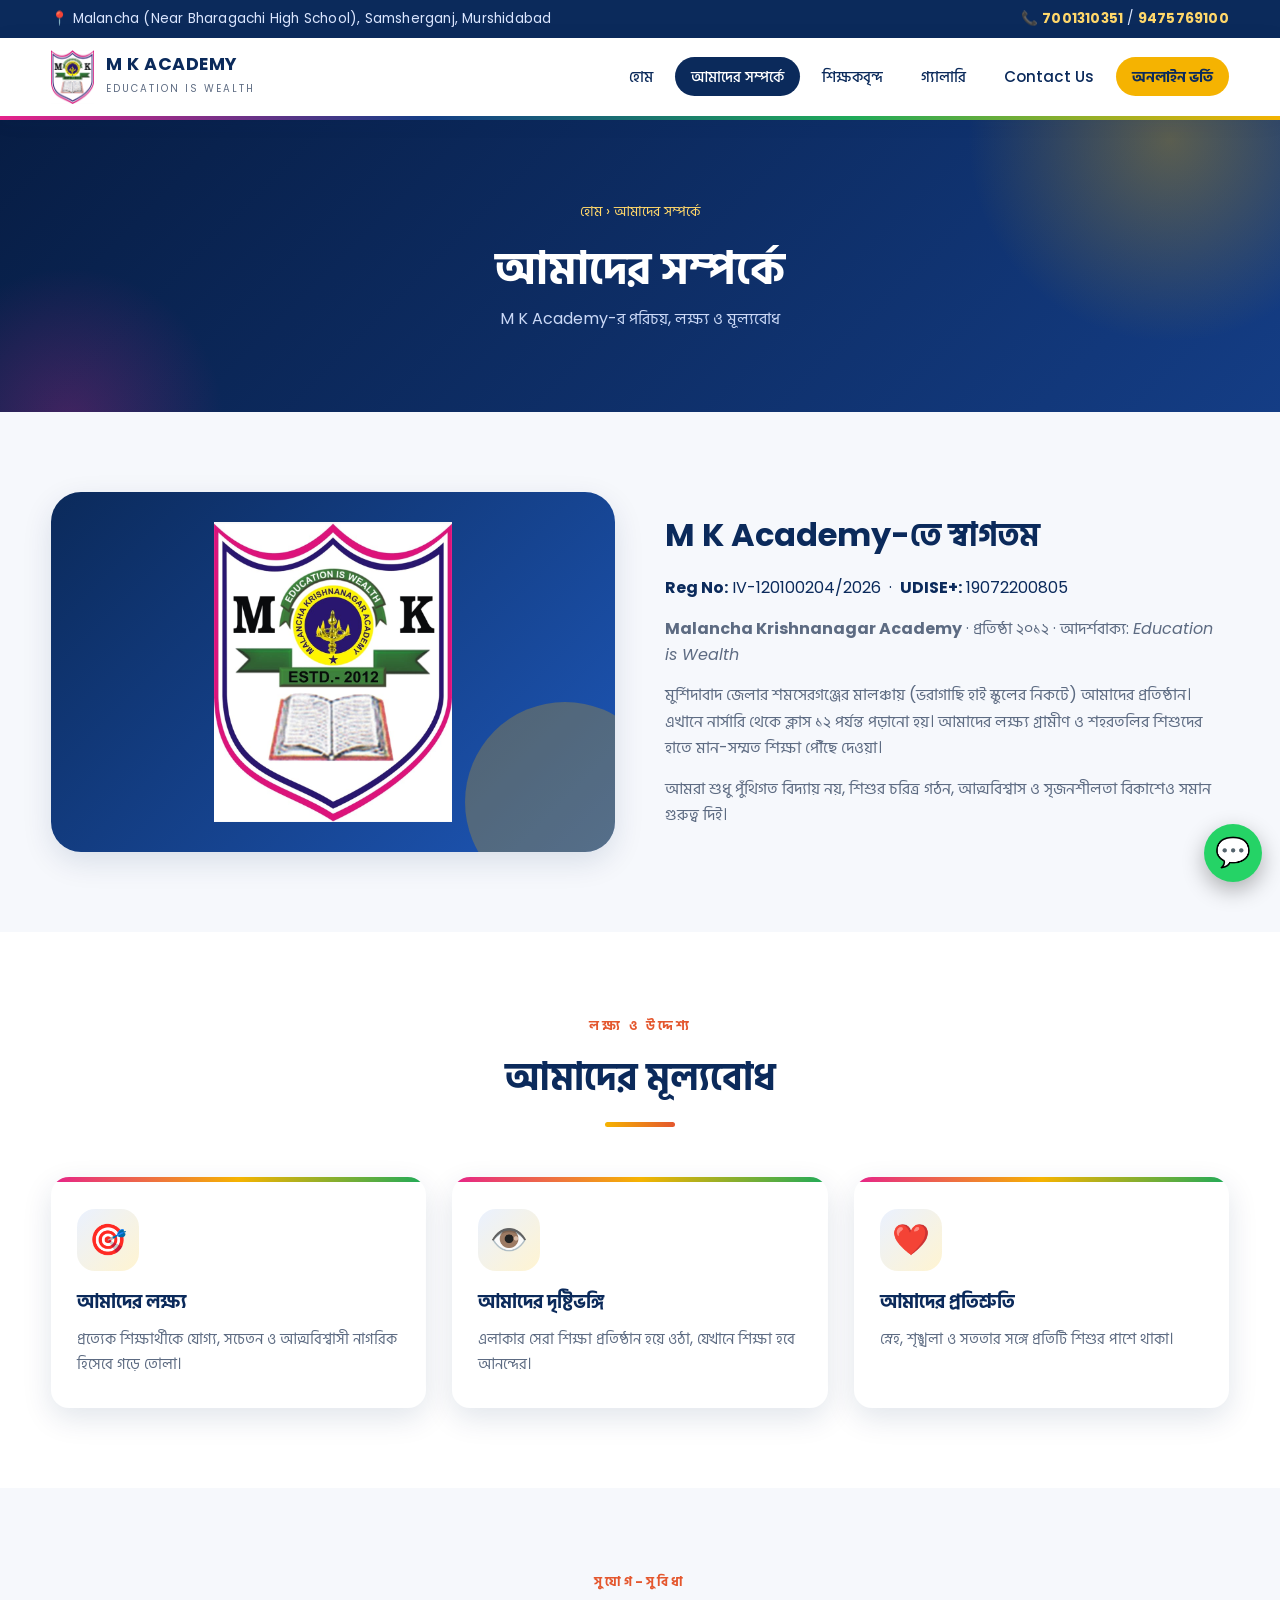
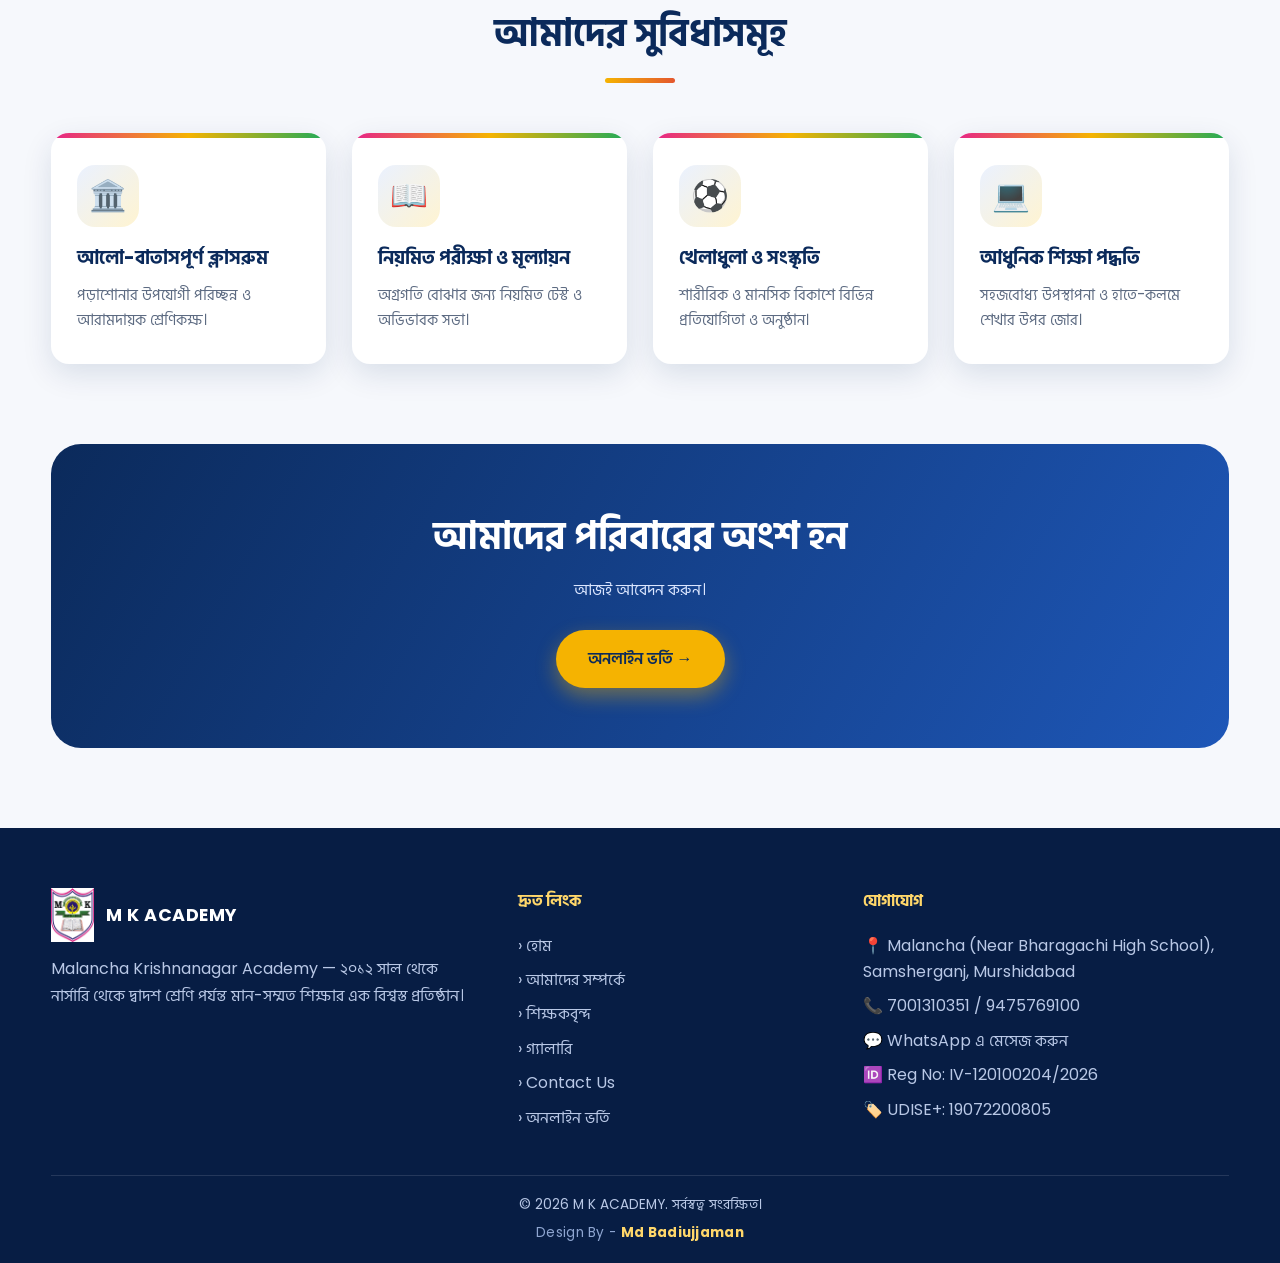
==== about.html @ 0be194ba "Add files via upload" ====
<!DOCTYPE html>
<html lang="bn">
<head>
<meta charset="UTF-8">
<meta name="viewport" content="width=device-width,initial-scale=1">
<title>আমাদের সম্পর্কে | M K Academy</title>
<link href="https://fonts.googleapis.com/css2?family=Hind+Siliguri:wght@400;500;600;700&family=Poppins:wght@400;500;600;700;800&display=swap" rel="stylesheet">
<link rel="stylesheet" href="style.css">
</head>
<body>

<div class="page-hero"><div class="container"><div class="crumb">হোম › আমাদের সম্পর্কে</div><h2>আমাদের সম্পর্কে</h2><p>M K Academy-র পরিচয়, লক্ষ্য ও মূল্যবোধ</p></div></div>

<section>
  <div class="container split">
    <div class="visual reveal"><img src="images/logo.png" alt="M K Academy" style="height:300px;width:auto;position:relative;z-index:2"></div>
    <div class="reveal">
      <h2>M K Academy-তে স্বাগতম</h2>
      <p style="color:var(--navy)"><b>Reg No:</b> IV-120100204/2026 &nbsp;·&nbsp; <b>UDISE+:</b> 19072200805</p>
      <p><b>Malancha Krishnanagar Academy</b> · প্রতিষ্ঠা ২০১২ · আদর্শবাক্য: <i>Education is Wealth</i></p>
      <p>মুর্শিদাবাদ জেলার শমসেরগঞ্জের মালঞ্চায় (ভরাগাছি হাই স্কুলের নিকটে) আমাদের প্রতিষ্ঠান। এখানে নার্সারি থেকে ক্লাস ১২ পর্যন্ত পড়ানো হয়। আমাদের লক্ষ্য গ্রামীণ ও শহরতলির শিশুদের হাতে মান-সম্মত শিক্ষা পৌঁছে দেওয়া।</p>
      <p>আমরা শুধু পুঁথিগত বিদ্যায় নয়, শিশুর চরিত্র গঠন, আত্মবিশ্বাস ও সৃজনশীলতা বিকাশেও সমান গুরুত্ব দিই।</p>
    </div>
  </div>
</section>

<section style="background:#fff">
  <div class="container">
    <div class="sec-head reveal"><span class="tag">লক্ষ্য ও উদ্দেশ্য</span><h2>আমাদের মূল্যবোধ</h2><div class="bar"></div></div>
    <div class="cards">
      <div class="card reveal"><div class="ic">🎯</div><h3>আমাদের লক্ষ্য</h3><p>প্রত্যেক শিক্ষার্থীকে যোগ্য, সচেতন ও আত্মবিশ্বাসী নাগরিক হিসেবে গড়ে তোলা।</p></div>
      <div class="card reveal"><div class="ic">👁️</div><h3>আমাদের দৃষ্টিভঙ্গি</h3><p>এলাকার সেরা শিক্ষা প্রতিষ্ঠান হয়ে ওঠা, যেখানে শিক্ষা হবে আনন্দের।</p></div>
      <div class="card reveal"><div class="ic">❤️</div><h3>আমাদের প্রতিশ্রুতি</h3><p>স্নেহ, শৃঙ্খলা ও সততার সঙ্গে প্রতিটি শিশুর পাশে থাকা।</p></div>
    </div>
  </div>
</section>

<section>
  <div class="container">
    <div class="sec-head reveal"><span class="tag">সুযোগ-সুবিধা</span><h2>আমাদের সুবিধাসমূহ</h2><div class="bar"></div></div>
    <div class="cards">
      <div class="card reveal"><div class="ic">🏛️</div><h3>আলো-বাতাসপূর্ণ ক্লাসরুম</h3><p>পড়াশোনার উপযোগী পরিচ্ছন্ন ও আরামদায়ক শ্রেণিকক্ষ।</p></div>
      <div class="card reveal"><div class="ic">📖</div><h3>নিয়মিত পরীক্ষা ও মূল্যায়ন</h3><p>অগ্রগতি বোঝার জন্য নিয়মিত টেস্ট ও অভিভাবক সভা।</p></div>
      <div class="card reveal"><div class="ic">⚽</div><h3>খেলাধুলা ও সংস্কৃতি</h3><p>শারীরিক ও মানসিক বিকাশে বিভিন্ন প্রতিযোগিতা ও অনুষ্ঠান।</p></div>
      <div class="card reveal"><div class="ic">💻</div><h3>আধুনিক শিক্ষা পদ্ধতি</h3><p>সহজবোধ্য উপস্থাপনা ও হাতে-কলমে শেখার উপর জোর।</p></div>
    </div>
  </div>
</section>

<section style="padding-top:0">
  <div class="container"><div class="cta-band reveal"><h2>আমাদের পরিবারের অংশ হন</h2><p>আজই আবেদন করুন।</p><a href="admission.html" class="btn btn-gold">অনলাইন ভর্তি →</a></div></div>
</section>

<script src="common.js"></script>
</body>
</html>
---- style.css ----
:root{--navy:#0b2a5b;--navy2:#143d85;--gold:#f5b301;--gold2:#ffd76a;--red:#e4572e;--ink:#1c2433;--muted:#5d6b82;--bg:#f6f8fc;--white:#fff;--radius:18px;--shadow:0 10px 30px rgba(11,42,91,.12)}
*{box-sizing:border-box;margin:0;padding:0}
html{scroll-behavior:smooth}
body{font-family:'Poppins','Hind Siliguri',sans-serif;color:var(--ink);background:var(--bg);line-height:1.65}
img{max-width:100%;display:block}
a{text-decoration:none;color:inherit}
.container{width:min(1180px,92%);margin:auto}
.topbar{background:var(--navy);color:#dbe6ff;font-size:.85rem;padding:8px 0}
.topbar .container{display:flex;justify-content:space-between;gap:10px;flex-wrap:wrap}
.topbar b{color:var(--gold2)}
header.site{position:sticky;top:0;z-index:50;background:rgba(255,255,255,.96);backdrop-filter:blur(8px);box-shadow:0 2px 18px rgba(11,42,91,.08)}
.nav{display:flex;align-items:center;justify-content:space-between;padding:12px 0}
.brand{display:flex;align-items:center;gap:12px}
.logo{width:50px;height:50px;border-radius:14px;background:linear-gradient(135deg,var(--navy),var(--navy2));color:var(--gold);display:grid;place-items:center;font-weight:800;font-size:1.05rem;box-shadow:0 6px 16px rgba(11,42,91,.3);border:2px solid var(--gold)}
.brand h1{font-size:1.15rem;color:var(--navy);line-height:1.1;letter-spacing:.5px}
.brand small{color:var(--muted);font-size:.7rem;letter-spacing:2px}
.menu{display:flex;gap:6px;align-items:center;list-style:none}
.menu a{padding:9px 16px;border-radius:50px;font-weight:500;font-size:.95rem;color:var(--navy);transition:.25s}
.menu a:hover,.menu a.active{background:var(--navy);color:#fff}
.menu a.cta{background:var(--gold);color:var(--navy);font-weight:700}
.menu a.cta:hover{background:var(--navy);color:var(--gold)}
.burger{display:none;background:none;border:0;font-size:1.8rem;color:var(--navy);cursor:pointer}
.btn{display:inline-block;padding:14px 30px;border-radius:50px;font-weight:600;border:2px solid transparent;cursor:pointer;font-size:1rem;font-family:inherit;transition:.25s}
.btn-gold{background:var(--gold);color:var(--navy);box-shadow:0 8px 20px rgba(245,179,1,.4)}
.btn-gold:hover{transform:translateY(-3px)}
.btn-ghost{border-color:#fff;color:#fff}
.btn-ghost:hover{background:#fff;color:var(--navy)}
.btn-navy{background:var(--navy);color:#fff}
.btn-navy:hover{background:var(--navy2);transform:translateY(-3px)}
/* hero */
.hero{position:relative;color:#fff;background:linear-gradient(135deg,#071d44 0%,var(--navy) 45%,#1e57b8 100%);padding:90px 0 130px;overflow:hidden}
.hero:before,.hero:after{content:"";position:absolute;border-radius:50%}
.hero:before{width:520px;height:520px;right:-120px;top:-160px;background:radial-gradient(circle,rgba(245,179,1,.35),transparent 70%)}
.hero:after{width:380px;height:380px;left:-100px;bottom:-140px;background:radial-gradient(circle,rgba(255,255,255,.16),transparent 70%)}
.hero .container{position:relative;z-index:2;display:grid;grid-template-columns:1.15fr .85fr;gap:50px;align-items:center}
.badge{display:inline-block;background:rgba(255,255,255,.14);border:1px solid rgba(255,255,255,.3);padding:6px 18px;border-radius:50px;font-size:.85rem;margin-bottom:18px}
.hero h2{font-size:clamp(2.1rem,5vw,3.6rem);line-height:1.15;font-weight:800;margin-bottom:18px}
.hero h2 span{color:var(--gold)}
.hero p{font-size:1.08rem;color:#dbe6ff;max-width:560px;margin-bottom:30px}
.hero .actions{display:flex;gap:14px;flex-wrap:wrap}
.hero-card{background:rgba(255,255,255,.1);border:1px solid rgba(255,255,255,.25);backdrop-filter:blur(10px);border-radius:26px;padding:34px;text-align:center}
.hero-card .big{font-size:5.5rem;line-height:1}
.hero-card h3{margin:10px 0 4px;color:var(--gold2)}
.hero-card ul{list-style:none;margin-top:16px;text-align:left}
.hero-card li{padding:8px 0;border-top:1px dashed rgba(255,255,255,.25);font-size:.95rem}
.wave{position:absolute;bottom:-1px;left:0;width:100%;line-height:0}
/* sections */
section{padding:80px 0}
.sec-head{text-align:center;max-width:680px;margin:0 auto 50px}
.sec-head .tag{color:var(--red);font-weight:700;letter-spacing:3px;font-size:.8rem;text-transform:uppercase}
.sec-head h2{font-size:clamp(1.7rem,3.5vw,2.4rem);color:var(--navy);margin:6px 0 10px}
.sec-head p{color:var(--muted)}
.sec-head .bar{width:70px;height:5px;background:linear-gradient(90deg,var(--gold),var(--red));border-radius:5px;margin:14px auto 0}
.stats{margin-top:-70px;position:relative;z-index:5;padding:0}
.stats .grid{display:grid;grid-template-columns:repeat(4,1fr);background:#fff;border-radius:var(--radius);box-shadow:var(--shadow)}
.stat{padding:30px 10px;text-align:center;border-right:1px solid #eef1f7}
.stat:last-child{border:0}
.stat b{display:block;font-size:2.2rem;color:var(--navy);font-weight:800}
.stat span{color:var(--muted);font-size:.9rem}
.cards{display:grid;grid-template-columns:repeat(auto-fit,minmax(250px,1fr));gap:26px}
.card{background:#fff;border-radius:var(--radius);padding:32px 26px;box-shadow:var(--shadow);transition:.3s;border-top:5px solid var(--gold)}
.card:hover{transform:translateY(-8px)}
.card .ic{width:62px;height:62px;border-radius:18px;background:linear-gradient(135deg,#eaf1ff,#fff4d1);display:grid;place-items:center;font-size:1.9rem;margin-bottom:16px}
.card h3{color:var(--navy);margin-bottom:8px}
.card p{color:var(--muted);font-size:.95rem}
.split{display:grid;grid-template-columns:1fr 1fr;gap:50px;align-items:center}
.split .visual{min-height:360px;border-radius:30px;background:linear-gradient(135deg,var(--navy),#1e57b8);display:grid;place-items:center;font-size:7rem;box-shadow:var(--shadow);position:relative;overflow:hidden}
.split .visual:after{content:"";position:absolute;width:200px;height:200px;background:var(--gold);opacity:.25;border-radius:50%;right:-50px;bottom:-50px}
.split h2{color:var(--navy);font-size:2rem;margin:6px 0 14px}
.split p{color:var(--muted);margin-bottom:14px}
.checks{list-style:none;margin:14px 0 24px}
.checks li{padding:6px 0 6px 34px;position:relative}
.checks li:before{content:"✓";position:absolute;left:0;top:7px;width:24px;height:24px;border-radius:50%;background:var(--gold);color:var(--navy);font-weight:800;text-align:center;line-height:24px;font-size:.85rem}
.notice{background:#fff;border-radius:var(--radius);box-shadow:var(--shadow);overflow:hidden}
.notice li{list-style:none;padding:16px 24px;border-bottom:1px solid #eef1f7;display:flex;gap:14px;align-items:center}
.notice li:last-child{border:0}
.notice .new{background:var(--red);color:#fff;font-size:.7rem;padding:2px 10px;border-radius:50px;font-weight:700}
.cta-band{background:linear-gradient(120deg,var(--navy),#1e57b8);color:#fff;text-align:center;border-radius:30px;padding:60px 24px;position:relative;overflow:hidden}
.cta-band h2{font-size:clamp(1.6rem,3.5vw,2.4rem);margin-bottom:10px}
.cta-band p{color:#dbe6ff;margin-bottom:26px}
.page-hero{background:linear-gradient(135deg,#071d44,var(--navy2));color:#fff;text-align:center;padding:70px 0}
.page-hero h2{font-size:clamp(1.9rem,4vw,2.8rem)}
.page-hero p{color:#cbd9f7}
.page-hero .crumb{color:var(--gold2);font-size:.9rem;margin-bottom:8px}
/* gallery */
.filters{display:flex;gap:10px;justify-content:center;flex-wrap:wrap;margin-bottom:34px}
.filters button{border:2px solid var(--navy);background:#fff;color:var(--navy);padding:8px 22px;border-radius:50px;font-weight:600;cursor:pointer;font-family:inherit}
.filters button.on,.filters button:hover{background:var(--navy);color:#fff}
.gallery{display:grid;grid-template-columns:repeat(auto-fill,minmax(260px,1fr));gap:20px}
.g-item{position:relative;border-radius:var(--radius);overflow:hidden;aspect-ratio:4/3;cursor:pointer;box-shadow:var(--shadow);background:linear-gradient(135deg,var(--navy),#1e57b8)}
.g-item img{width:100%;height:100%;object-fit:cover;transition:.5s}
.g-item:hover img{transform:scale(1.1)}
.g-item .ph{position:absolute;inset:0;display:grid;place-items:center;font-size:3.4rem;color:#fff}
.g-item .cap{position:absolute;left:0;right:0;bottom:0;padding:34px 16px 14px;background:linear-gradient(transparent,rgba(7,29,68,.9));color:#fff;font-weight:600}
.lightbox{position:fixed;inset:0;background:rgba(5,15,35,.92);display:none;place-items:center;z-index:200;padding:20px}
.lightbox.open{display:grid}
.lightbox img{max-height:85vh;border-radius:12px}
.lightbox .ph-big{font-size:8rem;color:#fff;text-align:center}
.lightbox .x{position:absolute;top:18px;right:26px;color:#fff;font-size:2.4rem;cursor:pointer}
/* forms */
.form-wrap{background:#fff;border-radius:26px;box-shadow:var(--shadow);padding:40px;margin-top:-50px;position:relative;z-index:3}
fieldset{border:0;margin-bottom:28px}
legend{font-weight:700;color:var(--navy);font-size:1.15rem;padding-bottom:8px;margin-bottom:14px;border-bottom:3px solid var(--gold);display:block;width:100%}
.row{display:grid;grid-template-columns:repeat(auto-fit,minmax(240px,1fr));gap:18px}
.f label{display:block;font-weight:600;font-size:.88rem;margin-bottom:5px;color:var(--navy)}
.f label i{color:var(--red);font-style:normal}
.f input,.f select,.f textarea{width:100%;padding:12px 14px;border:1.5px solid #d6deec;border-radius:12px;font:inherit;background:#fbfcff;transition:.2s}
.f input:focus,.f select:focus,.f textarea:focus{outline:0;border-color:var(--navy2);box-shadow:0 0 0 4px rgba(20,61,133,.12)}
.f.full{grid-column:1/-1}
.photo-up{display:flex;align-items:center;gap:18px}
.photo-up .prev{width:96px;height:120px;border:2px dashed #b9c6de;border-radius:12px;display:grid;place-items:center;color:var(--muted);font-size:.75rem;overflow:hidden;text-align:center}
.photo-up .prev img{width:100%;height:100%;object-fit:cover}
.agree{display:flex;gap:10px;align-items:flex-start;margin:6px 0 22px;font-size:.92rem;color:var(--muted)}
.agree input{margin-top:5px}
/* receipt */
#receipt{display:none}
.receipt{background:#fff;border:3px double var(--navy);border-radius:10px;padding:30px;max-width:850px;margin:0 auto}
.r-head{display:flex;align-items:center;gap:18px;border-bottom:3px solid var(--navy);padding-bottom:14px;margin-bottom:16px}
.r-head .logo{width:68px;height:68px;font-size:1.4rem}
.r-head h2{color:var(--navy);font-size:1.7rem;line-height:1.1}
.r-head p{font-size:.85rem;color:var(--muted)}
.r-title{text-align:center;background:var(--navy);color:#fff;padding:8px;border-radius:8px;font-weight:700;letter-spacing:2px;margin-bottom:16px;-webkit-print-color-adjust:exact;print-color-adjust:exact}
.r-top{display:flex;justify-content:space-between;gap:20px;align-items:flex-start;margin-bottom:12px}
.r-photo{width:110px;height:135px;border:2px solid var(--navy);display:grid;place-items:center;font-size:.75rem;color:var(--muted);overflow:hidden;text-align:center}
.r-photo img{width:100%;height:100%;object-fit:cover}
.appno{font-size:1.1rem;font-weight:700;color:var(--navy)}
table.rt{width:100%;border-collapse:collapse;margin-top:8px}
table.rt th,table.rt td{border:1px solid #c5d0e6;padding:8px 12px;text-align:left;font-size:.92rem}
table.rt th{background:#eef3fd;width:30%;color:var(--navy);-webkit-print-color-adjust:exact;print-color-adjust:exact}
.r-sign{display:flex;justify-content:space-between;margin-top:60px;font-size:.9rem}
.r-sign div{border-top:1px solid #000;padding-top:5px;min-width:180px;text-align:center}
.r-note{font-size:.8rem;color:var(--muted);margin-top:18px;border-top:1px dashed #aaa;padding-top:8px}
.r-actions{text-align:center;margin:24px 0;display:flex;gap:12px;justify-content:center;flex-wrap:wrap}
.success{text-align:center;margin-bottom:22px}
.success .tick{width:70px;height:70px;border-radius:50%;background:#1faa59;color:#fff;font-size:2.4rem;display:grid;place-items:center;margin:0 auto 10px}
/* contact */
.contact-grid{display:grid;grid-template-columns:1fr 1.2fr;gap:34px}
.info-box{background:linear-gradient(160deg,var(--navy),#1e57b8);color:#fff;border-radius:26px;padding:40px 34px}
.info-box h3{font-size:1.5rem;margin-bottom:20px;color:var(--gold2)}
.info-item{display:flex;gap:14px;margin-bottom:22px}
.info-item .ic{width:46px;height:46px;border-radius:14px;background:rgba(255,255,255,.15);display:grid;place-items:center;font-size:1.3rem;flex-shrink:0}
.map{border-radius:26px;overflow:hidden;box-shadow:var(--shadow);margin-top:34px}
.map iframe{width:100%;height:380px;border:0;display:block}
/* footer */
footer.site{background:#071d44;color:#b9c8e6;padding:60px 0 0}
.f-grid{display:grid;grid-template-columns:1.4fr 1fr 1.2fr;gap:40px;padding-bottom:40px}
footer h4{color:var(--gold2);margin-bottom:14px}
footer ul{list-style:none}
footer li{padding:4px 0}
footer a:hover{color:var(--gold)}
.copy{border-top:1px solid rgba(255,255,255,.12);text-align:center;padding:18px 0;font-size:.85rem}
.wa{position:fixed;right:18px;bottom:18px;z-index:90;background:#25d366;color:#fff;width:58px;height:58px;border-radius:50%;display:grid;place-items:center;font-size:1.8rem;box-shadow:0 8px 22px rgba(0,0,0,.3)}
.reveal{opacity:0;transform:translateY(30px);transition:.7s}
.reveal.in{opacity:1;transform:none}
@media(max-width:900px){
.burger{display:block}
.menu{position:absolute;top:100%;left:0;right:0;background:#fff;flex-direction:column;padding:14px;display:none;box-shadow:0 14px 24px rgba(0,0,0,.1)}
.menu.open{display:flex}
.hero .container,.split,.contact-grid,.f-grid{grid-template-columns:1fr}
.stats .grid{grid-template-columns:repeat(2,1fr)}
.stat:nth-child(2){border-right:0}
.form-wrap{padding:24px 18px}
.hero{padding:60px 0 110px}
}
/* print */
@media print{
body{background:#fff}
.topbar,header.site,footer.site,.wa,.page-hero,.r-actions,#formArea,.no-print{display:none!important}
section{padding:0}
.container{width:100%}
.receipt{border:2px solid #000;max-width:100%;padding:18px}
@page{size:A4;margin:12mm}
}

.logo-img{height:54px;width:auto;flex-shrink:0}
.hero-logo{height:170px;width:auto;margin:0 auto 6px;filter:drop-shadow(0 8px 18px rgba(0,0,0,.35))}
.r-logo{height:84px;width:auto}
.brand h1{font-size:1.1rem}
.brand small{font-size:.62rem}

.slider{position:relative;background:#071d44;overflow:hidden}
.slides{display:flex;transition:transform .8s cubic-bezier(.65,0,.35,1)}
.slide{min-width:100%;aspect-ratio:16/7.5;max-height:640px;position:relative;display:grid;place-items:center;overflow:hidden}
.slide .bg{position:absolute;inset:-30px;background-size:cover;background-position:center;filter:blur(24px) brightness(.55)}
.slide img{position:relative;width:100%;height:100%;object-fit:contain}
.s-btn{position:absolute;top:50%;transform:translateY(-50%);width:46px;height:46px;border-radius:50%;border:0;background:rgba(255,255,255,.85);color:var(--navy);font-size:1.8rem;line-height:1;cursor:pointer;z-index:3;box-shadow:0 4px 14px rgba(0,0,0,.3)}
.s-btn:hover{background:var(--gold)}
.s-btn.prev{left:14px}.s-btn.next{right:14px}
.dots{position:absolute;bottom:12px;left:0;right:0;display:flex;justify-content:center;gap:8px;z-index:3}
.dots button{width:11px;height:11px;border-radius:50%;border:0;background:rgba(255,255,255,.55);cursor:pointer;padding:0}
.dots button.on{background:var(--gold);width:28px;border-radius:8px}
@media(max-width:700px){.slide{aspect-ratio:4/3}.s-btn{width:36px;height:36px;font-size:1.4rem}}

.g-item img{object-position:center 30%}

.credit{display:inline-block;margin-top:6px;color:#8fa6d1;font-size:.85rem;letter-spacing:.3px}
.credit b{color:var(--gold2)}

/* ===== professional polish ===== */
header.site{border-bottom:4px solid transparent;border-image:linear-gradient(90deg,#e6228a,#143d85,#1faa59,#f5b301) 1}
.topbar{letter-spacing:.2px}
.hero{padding:70px 0 120px}
.page-hero{position:relative;overflow:hidden;padding:80px 0}
.page-hero:before{content:"";position:absolute;width:420px;height:420px;border-radius:50%;right:-100px;top:-190px;background:radial-gradient(circle,rgba(245,179,1,.32),transparent 68%)}
.page-hero:after{content:"";position:absolute;width:320px;height:320px;border-radius:50%;left:-90px;bottom:-170px;background:radial-gradient(circle,rgba(230,34,138,.25),transparent 68%)}
.page-hero .container{position:relative;z-index:2}
.card{border-top:0;position:relative;overflow:hidden}
.card:before{content:"";position:absolute;left:0;top:0;right:0;height:5px;background:linear-gradient(90deg,#e6228a,#f5b301,#1faa59)}
.levels{display:grid;grid-template-columns:repeat(auto-fit,minmax(190px,1fr));gap:20px}
.level{background:#fff;border-radius:20px;padding:26px 20px;box-shadow:var(--shadow);border-bottom:6px solid var(--c);transition:.3s;text-align:center}
.level:hover{transform:translateY(-8px)}
.level b{display:block;font-size:1.25rem;color:var(--c)}
.level span{display:inline-block;background:#f1f5fd;border-radius:50px;padding:2px 14px;font-size:.78rem;margin:8px 0;color:var(--navy);font-weight:600}
.level p{font-size:.88rem;color:var(--muted)}
.process{display:grid;grid-template-columns:repeat(auto-fit,minmax(210px,1fr));gap:24px;position:relative}
.p-step{text-align:center;padding:10px 14px}
.p-step i{display:grid;place-items:center;width:68px;height:68px;border-radius:50%;margin:0 auto 14px;font-style:normal;font-size:1.6rem;font-weight:800;color:var(--navy);background:linear-gradient(135deg,var(--gold),var(--gold2));box-shadow:0 10px 24px rgba(245,179,1,.4)}
.p-step h4{color:var(--navy);margin-bottom:4px}
.p-step p{color:var(--muted);font-size:.9rem}
.ach{background:linear-gradient(135deg,#071d44,var(--navy2));color:#fff}
.ach-grid{display:grid;grid-template-columns:repeat(auto-fit,minmax(220px,1fr));gap:22px}
.ach-grid>div{background:rgba(255,255,255,.08);border:1px solid rgba(255,255,255,.18);border-radius:20px;padding:28px 22px;text-align:center}
.ach-grid b{font-size:2.4rem;display:block;margin-bottom:6px}
.ach-grid h4{color:var(--gold2);margin-bottom:4px}
.ach-grid p{color:#cbd9f7;font-size:.9rem}
.leaders{display:grid;grid-template-columns:repeat(auto-fit,minmax(260px,330px));gap:30px;justify-content:center}
.leader{background:#fff;border-radius:26px;padding:28px 24px;text-align:center;box-shadow:var(--shadow);position:relative}
.leader .ph{width:190px;height:190px;border-radius:50%;margin:0 auto 16px;padding:6px;background:linear-gradient(135deg,#e6228a,var(--gold),#1faa59)}
.leader .ph img{width:100%;height:100%;object-fit:cover;border-radius:50%;border:4px solid #fff}
.leader h3{color:var(--navy);font-size:1.2rem}
.leader .role{display:inline-block;background:var(--navy);color:#fff;border-radius:50px;padding:3px 16px;font-size:.82rem;margin:8px 0 10px}
.leader p{color:var(--muted);font-size:.9rem}
.t-grid{display:grid;grid-template-columns:repeat(auto-fill,minmax(150px,1fr));gap:18px}
.t-card{border-radius:16px;overflow:hidden;box-shadow:var(--shadow);background:#fff;transition:.3s}
.t-card:hover{transform:translateY(-6px)}
.t-card img{width:100%;display:block}
.s-btn:focus-visible,.btn:focus-visible,.menu a:focus-visible{outline:3px solid var(--gold);outline-offset:2px}
@media print{.doc-page{break-before:page;page-break-before:always}}
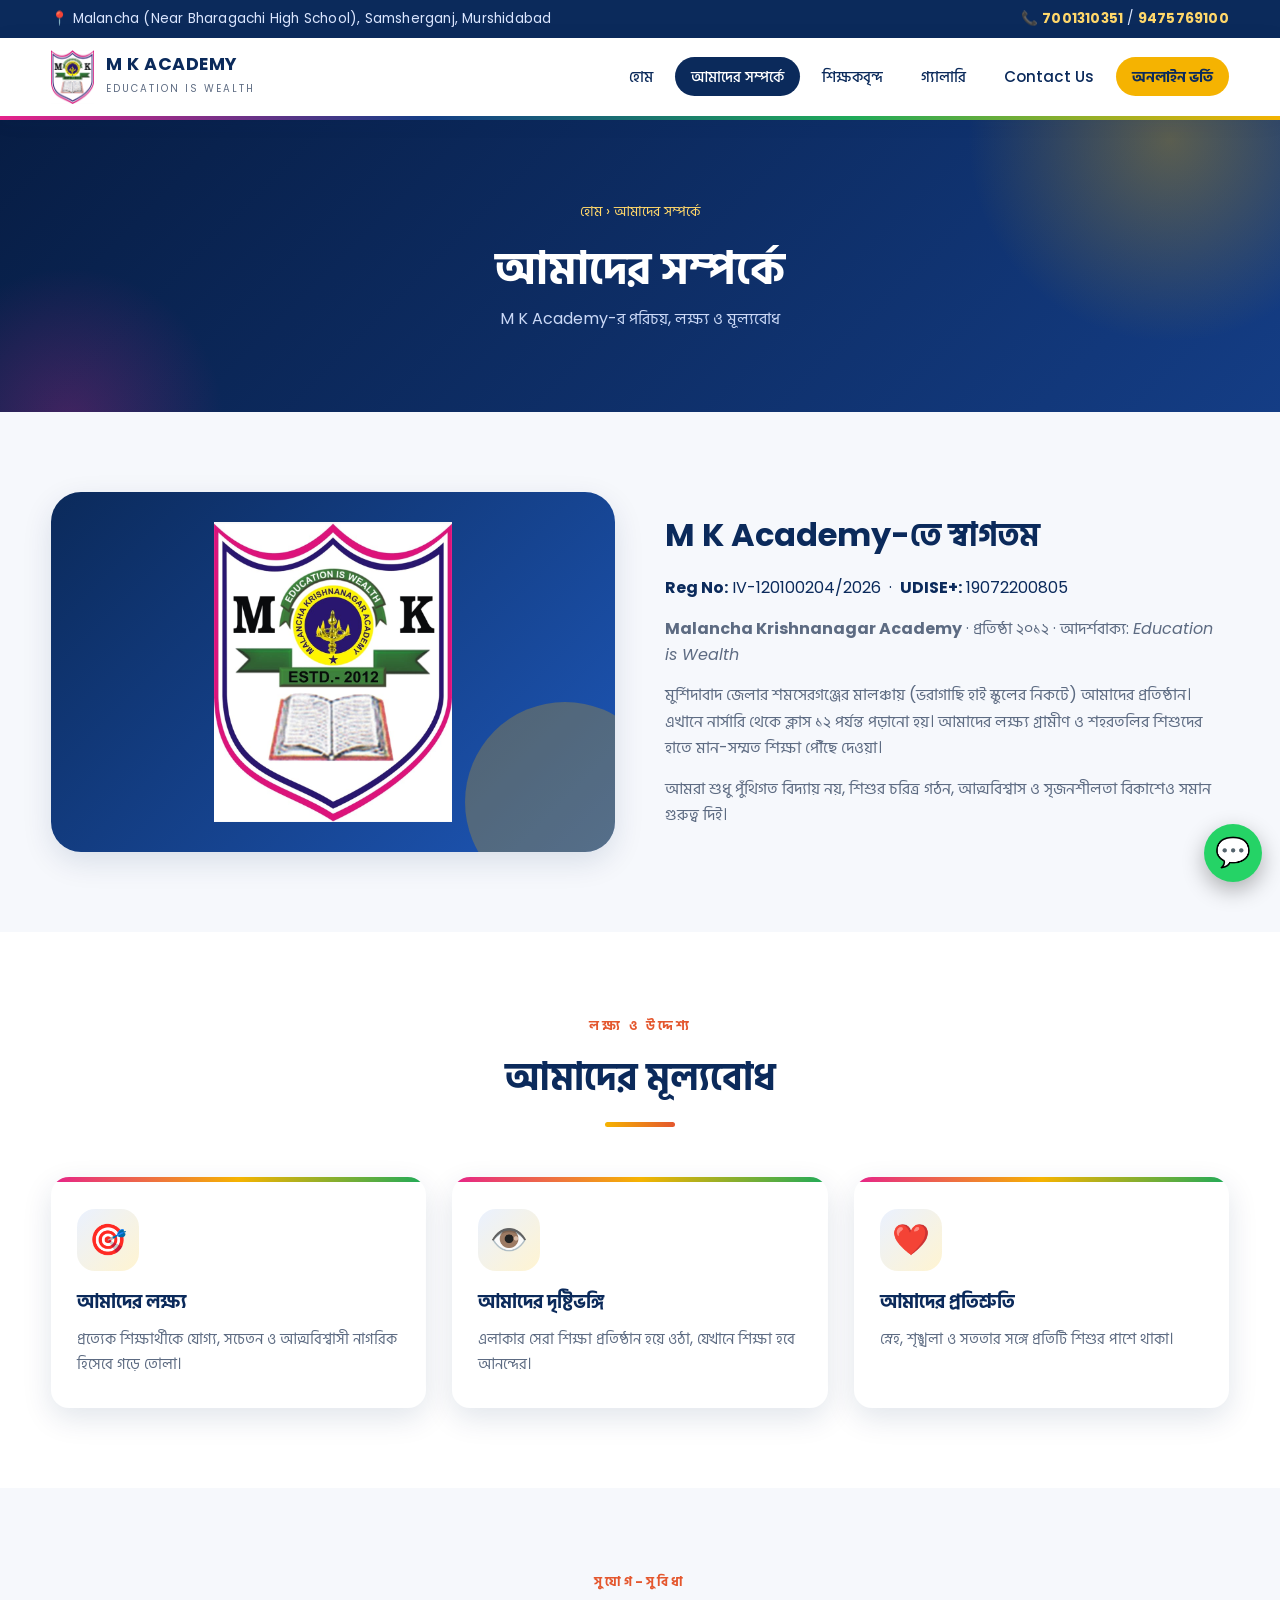
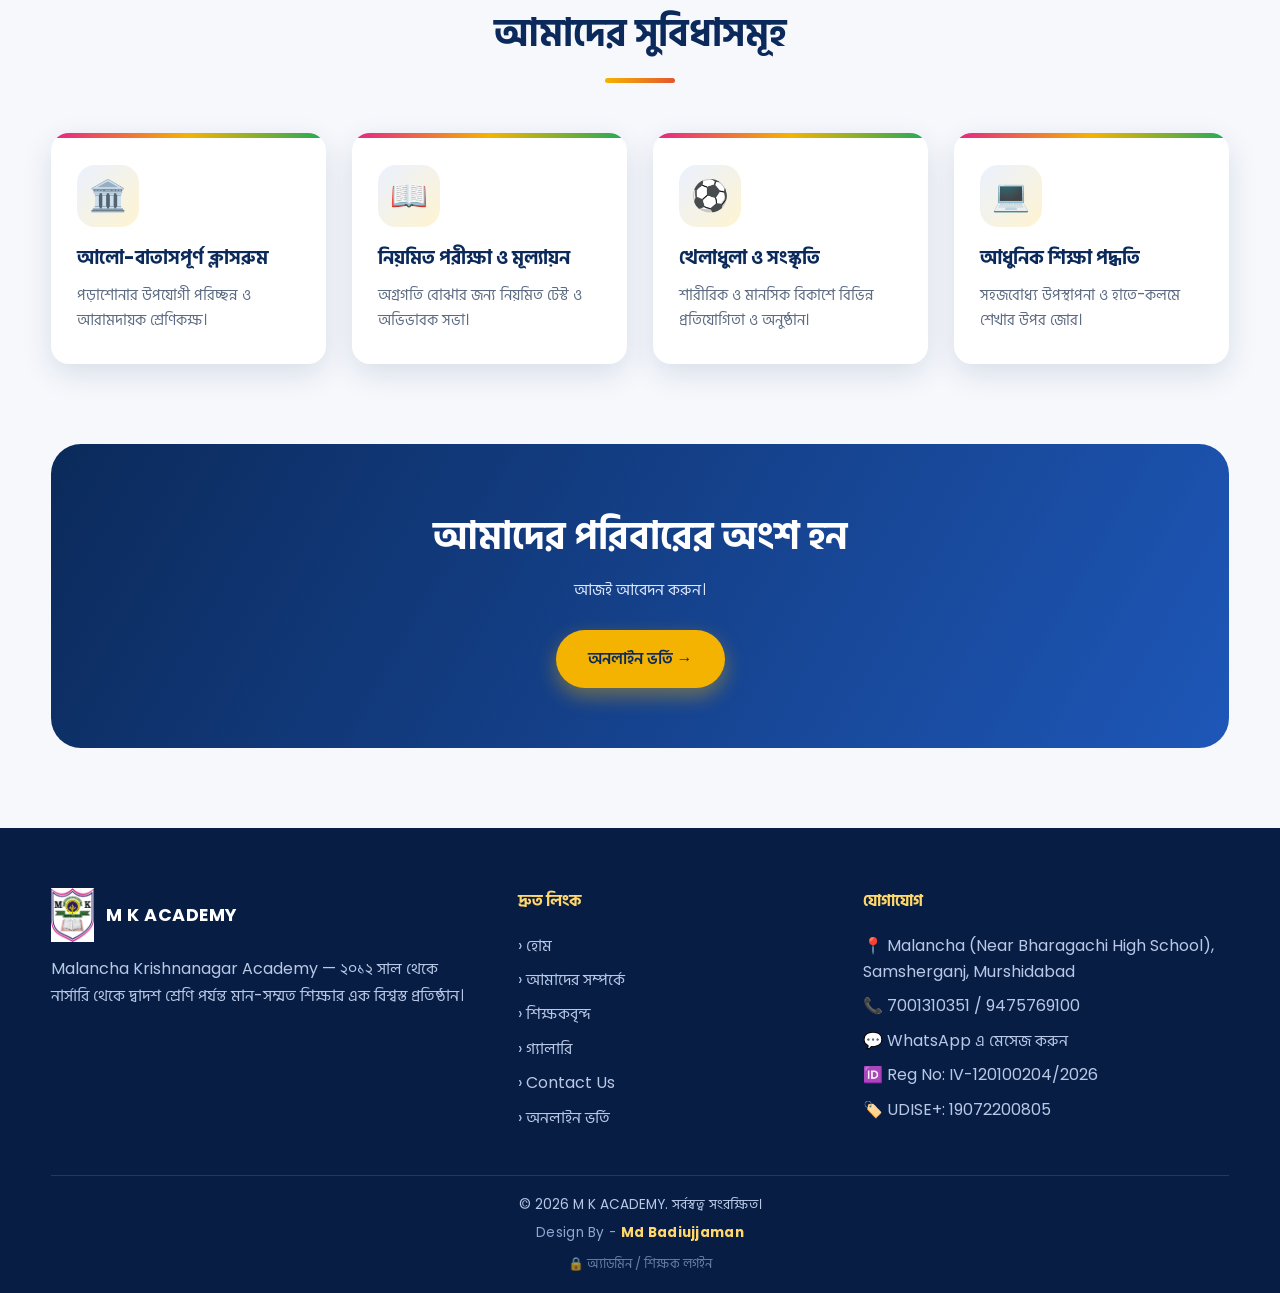
==== commit 035e9fa5: "Add files via upload" ====
--- a/about.html
+++ b/about.html
@@ -51,6 +51,7 @@
   <div class="container"><div class="cta-band reveal"><h2>আমাদের পরিবারের অংশ হন</h2><p>আজই আবেদন করুন।</p><a href="admission.html" class="btn btn-gold">অনলাইন ভর্তি →</a></div></div>
 </section>
 
+<script src="config.js"></script>
 <script src="common.js"></script>
 </body>
 </html>
--- a/style.css
+++ b/style.css
@@ -236,3 +236,11 @@
 .t-card img{width:100%;display:block}
 .s-btn:focus-visible,.btn:focus-visible,.menu a:focus-visible{outline:3px solid var(--gold);outline-offset:2px}
 @media print{.doc-page{break-before:page;page-break-before:always}}
+
+.adm-link{display:inline-block;margin-top:8px;color:#8fa6d1;font-size:.8rem;opacity:.7}
+.adm-link:hover{opacity:1;color:var(--gold)}
+.t-info{padding:8px 10px 12px;text-align:center}
+.t-info b{display:block;color:var(--navy);font-size:.88rem;line-height:1.3}
+.t-info small{display:block;color:var(--muted);font-size:.75rem}
+.btn-line{background:#fff;border:2px solid #cdd8ee;color:var(--navy)}
+.btn-line:hover{border-color:var(--navy)}
